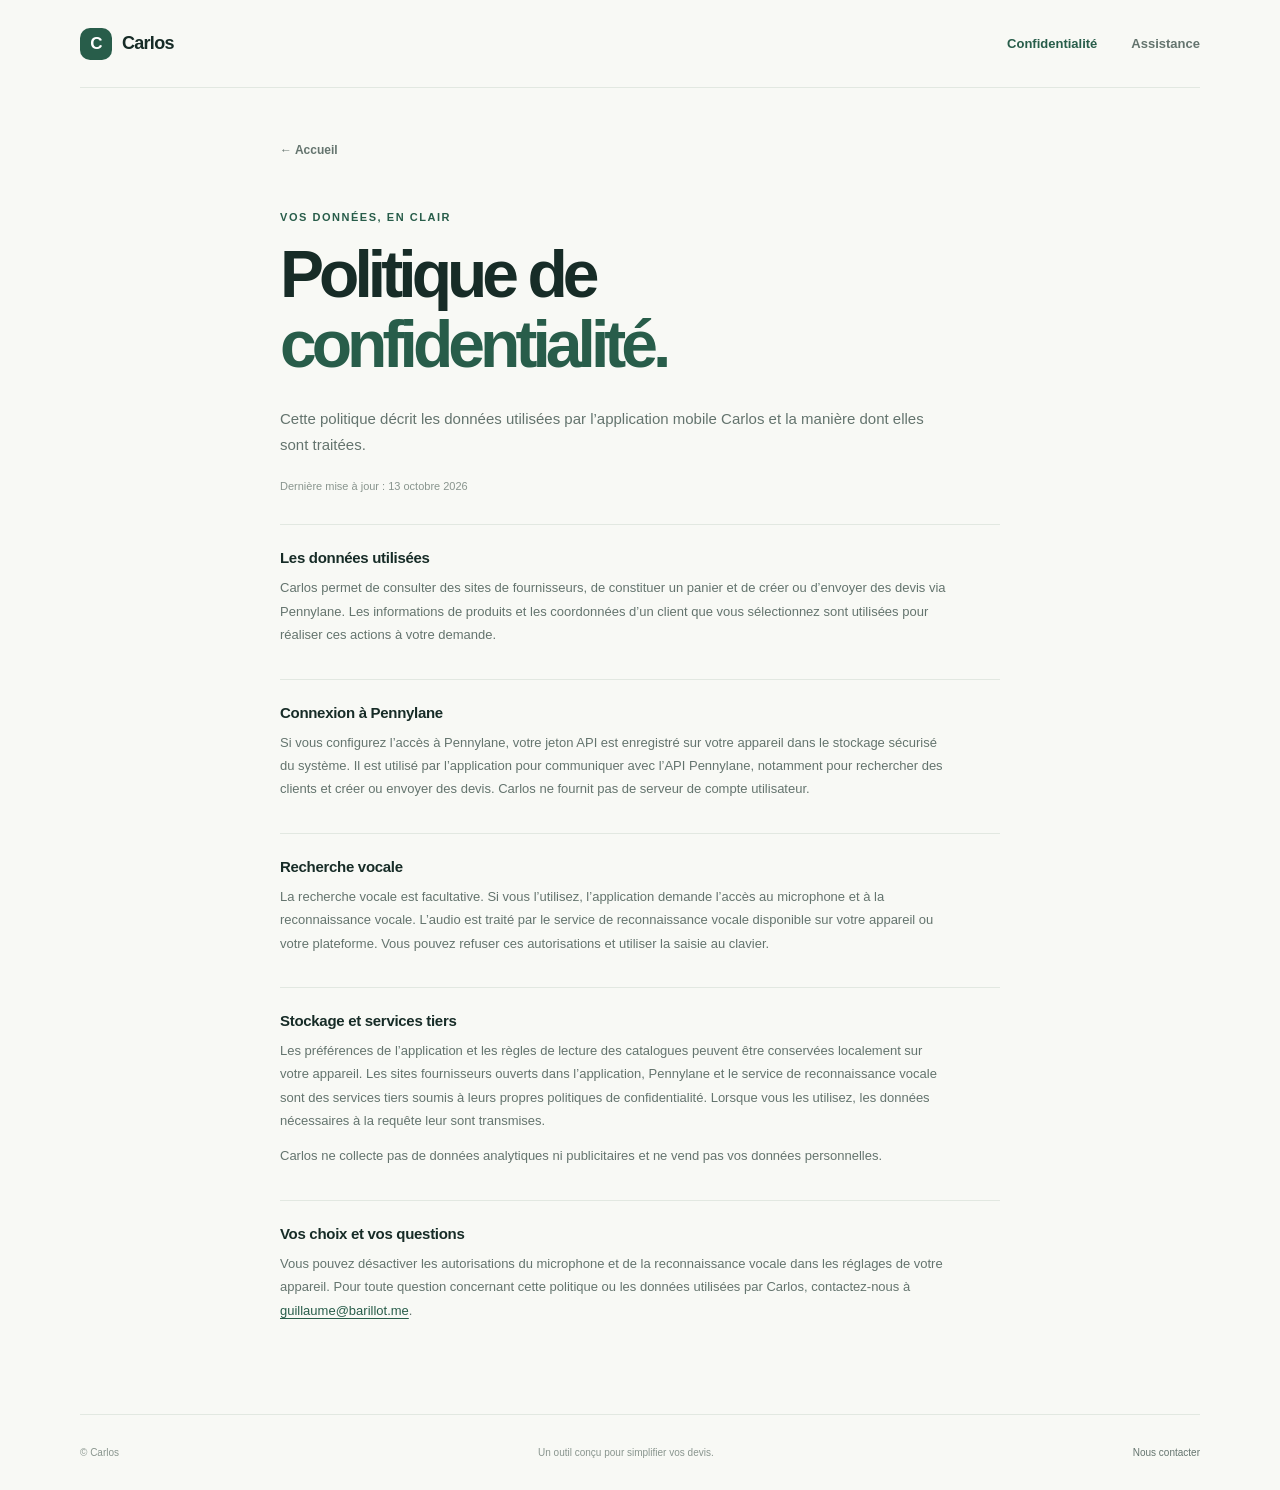
==== privacy-policy/index.html @ d574826a "Initial commit" ====
<!doctype html>
<html lang="fr">
  <head>
    <meta charset="utf-8">
    <meta name="viewport" content="width=device-width, initial-scale=1">
    <meta name="description" content="Politique de confidentialité de l’application Carlos.">
    <title>Politique de confidentialité — Carlos</title>
    <link rel="stylesheet" href="/styles.css">
  </head>
  <body>
    <header class="site-header">
      <a class="brand" href="/" aria-label="Carlos, accueil"><span class="brand-mark">C</span> Carlos</a>
      <nav aria-label="Navigation principale">
        <a href="/privacy-policy" aria-current="page">Confidentialité</a>
        <a href="/support">Assistance</a>
      </nav>
    </header>

    <main class="page-content">
      <a class="back-link" href="/">← Accueil</a>
      <p class="eyebrow">Vos données, en clair</p>
      <h1>Politique de<br><span>confidentialité.</span></h1>
      <p class="intro">Cette politique décrit les données utilisées par l’application mobile Carlos et la manière dont elles sont traitées.</p>
      <p class="updated">Dernière mise à jour : 13 octobre 2026</p>

      <section class="policy-section">
        <h2>Les données utilisées</h2>
        <p>Carlos permet de consulter des sites de fournisseurs, de constituer un panier et de créer ou d’envoyer des devis via Pennylane. Les informations de produits et les coordonnées d’un client que vous sélectionnez sont utilisées pour réaliser ces actions à votre demande.</p>
      </section>
      <section class="policy-section">
        <h2>Connexion à Pennylane</h2>
        <p>Si vous configurez l’accès à Pennylane, votre jeton API est enregistré sur votre appareil dans le stockage sécurisé du système. Il est utilisé par l’application pour communiquer avec l’API Pennylane, notamment pour rechercher des clients et créer ou envoyer des devis. Carlos ne fournit pas de serveur de compte utilisateur.</p>
      </section>
      <section class="policy-section">
        <h2>Recherche vocale</h2>
        <p>La recherche vocale est facultative. Si vous l’utilisez, l’application demande l’accès au microphone et à la reconnaissance vocale. L’audio est traité par le service de reconnaissance vocale disponible sur votre appareil ou votre plateforme. Vous pouvez refuser ces autorisations et utiliser la saisie au clavier.</p>
      </section>
      <section class="policy-section">
        <h2>Stockage et services tiers</h2>
        <p>Les préférences de l’application et les règles de lecture des catalogues peuvent être conservées localement sur votre appareil. Les sites fournisseurs ouverts dans l’application, Pennylane et le service de reconnaissance vocale sont des services tiers soumis à leurs propres politiques de confidentialité. Lorsque vous les utilisez, les données nécessaires à la requête leur sont transmises.</p>
        <p>Carlos ne collecte pas de données analytiques ni publicitaires et ne vend pas vos données personnelles.</p>
      </section>
      <section class="policy-section">
        <h2>Vos choix et vos questions</h2>
        <p>Vous pouvez désactiver les autorisations du microphone et de la reconnaissance vocale dans les réglages de votre appareil. Pour toute question concernant cette politique ou les données utilisées par Carlos, contactez-nous à <a href="mailto:guillaume@barillot.me">guillaume@barillot.me</a>.</p>
      </section>
    </main>

    <footer class="site-footer"><span>© Carlos</span><span>Un outil conçu pour simplifier vos devis.</span><a href="/support">Nous contacter</a></footer>
  </body>
</html>
---- styles.css ----
:root {
  color-scheme: light;
  --ink: #172c27;
  --muted: #64746e;
  --green: #285d4a;
  --green-dark: #1d493a;
  --paper: #f8f9f5;
  --line: #e2e8e1;
  --mint: #e9f0e9;
}

* { box-sizing: border-box; }

html { min-width: 320px; background: var(--paper); }

body {
  min-height: 100vh;
  margin: 0;
  display: flex;
  flex-direction: column;
  color: var(--ink);
  font-family: 'DM Sans', -apple-system, BlinkMacSystemFont, 'Segoe UI', sans-serif;
  -webkit-font-smoothing: antialiased;
}

a { color: var(--green); text-underline-offset: 3px; }
a:hover { color: var(--green-dark); }

.site-header, .site-footer {
  width: min(100% - 64px, 1120px);
  margin-inline: auto;
  display: flex;
  align-items: center;
  justify-content: space-between;
}

.site-header { min-height: 88px; border-bottom: 1px solid var(--line); }
.brand { display: inline-flex; align-items: center; gap: 10px; color: var(--ink); font-weight: 700; font-size: 18px; text-decoration: none; letter-spacing: -.04em; }
.brand-mark { width: 32px; height: 32px; display: grid; place-items: center; background: var(--green); color: white; border-radius: 10px; font-family: 'Manrope', sans-serif; font-weight: 800; font-size: 17px; }
nav { display: flex; align-items: center; gap: 34px; }
nav a { color: var(--muted); text-decoration: none; font-size: 13px; font-weight: 600; }
nav a:hover, nav a[aria-current='page'] { color: var(--green); }

.hero, .page-content { width: min(100% - 48px, 880px); margin-inline: auto; }
.hero { padding-top: clamp(76px, 11vh, 128px); }
.eyebrow { margin: 0 0 22px; color: var(--green); text-transform: uppercase; letter-spacing: .14em; font-size: 11px; font-weight: 700; }
h1 { margin: 0; font-family: 'Manrope', 'DM Sans', sans-serif; font-size: clamp(48px, 8vw, 82px); line-height: 1.06; letter-spacing: -.075em; font-weight: 600; }
h1 span { color: var(--green); }
.intro { max-width: 590px; margin: 26px 0 0; color: var(--muted); font-size: 17px; line-height: 1.75; }
.hero-links { display: flex; align-items: center; gap: 25px; margin-top: 34px; }
.button { min-height: 50px; padding: 0 20px; display: inline-flex; align-items: center; gap: 18px; border-radius: 8px; background: var(--green); color: white; text-decoration: none; font-weight: 600; font-size: 13px; transition: background .15s ease, transform .15s ease; }
.button:hover { color: white; background: var(--green-dark); transform: translateY(-1px); }
.button span { font-size: 17px; }
.text-link { font-size: 12px; font-weight: 600; }
.feature-row { display: grid; grid-template-columns: repeat(3, 1fr); gap: 24px; margin-top: 96px; padding: 27px 0; border-top: 1px solid var(--line); border-bottom: 1px solid var(--line); }
.feature { display: grid; grid-template-columns: 35px 1fr; align-items: center; column-gap: 10px; row-gap: 4px; }
.feature-number { grid-row: span 2; color: #8ca397; font-size: 11px; font-weight: 700; }
.feature strong { font-size: 13px; font-weight: 600; }
.feature > span:last-child { color: var(--muted); font-size: 11px; }

.page-content { max-width: 720px; padding-top: 52px; padding-bottom: 80px; }
.back-link { display: inline-block; margin-bottom: 54px; color: var(--muted); font-size: 12px; font-weight: 600; text-decoration: none; }
.back-link:hover { color: var(--green); }
.page-content .eyebrow { margin-bottom: 17px; }
.page-content h1 { font-size: clamp(43px, 7vw, 66px); }
.page-content .intro { max-width: 650px; font-size: 15px; }
.updated { margin-top: 22px; color: #89958e; font-size: 11px; }
.policy-section { margin-top: 32px; padding-top: 24px; border-top: 1px solid var(--line); }
.policy-section h2 { margin: 0 0 10px; font-size: 15px; font-weight: 700; letter-spacing: -.02em; }
.policy-section p { max-width: 670px; margin: 0 0 12px; color: var(--muted); font-size: 13px; line-height: 1.8; }
.support-content .intro { max-width: 580px; }
.contact-card { position: relative; display: flex; flex-direction: column; gap: 10px; margin-top: 38px; padding: 24px 58px 24px 25px; border: 1px solid var(--line); border-radius: 10px; background: white; text-decoration: none; transition: border-color .15s ease, transform .15s ease; }
.contact-card:hover { border-color: #a9bcae; transform: translateY(-1px); }
.contact-label { color: var(--muted); text-transform: uppercase; letter-spacing: .1em; font-size: 10px; font-weight: 700; }
.contact-card strong { font-size: 17px; font-weight: 600; }
.contact-arrow { position: absolute; top: 50%; right: 24px; color: var(--green); font-size: 20px; transform: translateY(-50%); }
.support-note, .support-policy { max-width: 600px; color: var(--muted); font-size: 12px; line-height: 1.8; }
.support-note { margin-top: 20px; }
.support-policy { margin-top: 26px; }

.site-footer { min-height: 76px; margin-top: auto; border-top: 1px solid var(--line); color: #89958e; font-size: 10px; }
.site-footer a { color: var(--muted); text-decoration: none; }
.site-footer a:hover { color: var(--green); }

@media (max-width: 600px) {
  .site-header, .site-footer { width: calc(100% - 40px); }
  .site-header { min-height: 72px; }
  nav { gap: 17px; }
  nav a { font-size: 11px; }
  .hero, .page-content { width: calc(100% - 40px); }
  .hero { padding-top: 76px; }
  .intro { font-size: 15px; }
  .hero-links { align-items: flex-start; flex-direction: column; gap: 17px; }
  .feature-row { grid-template-columns: 1fr; gap: 19px; margin-top: 65px; }
  .feature { grid-template-columns: 35px 1fr; }
  .page-content { padding-top: 32px; padding-bottom: 56px; }
  .back-link { margin-bottom: 40px; }
  .site-footer { min-height: 68px; gap: 12px; }
  .site-footer span:nth-child(2) { display: none; }
}

@media (prefers-reduced-motion: reduce) {
  *, *::before, *::after { scroll-behavior: auto !important; transition-duration: .01ms !important; }
}
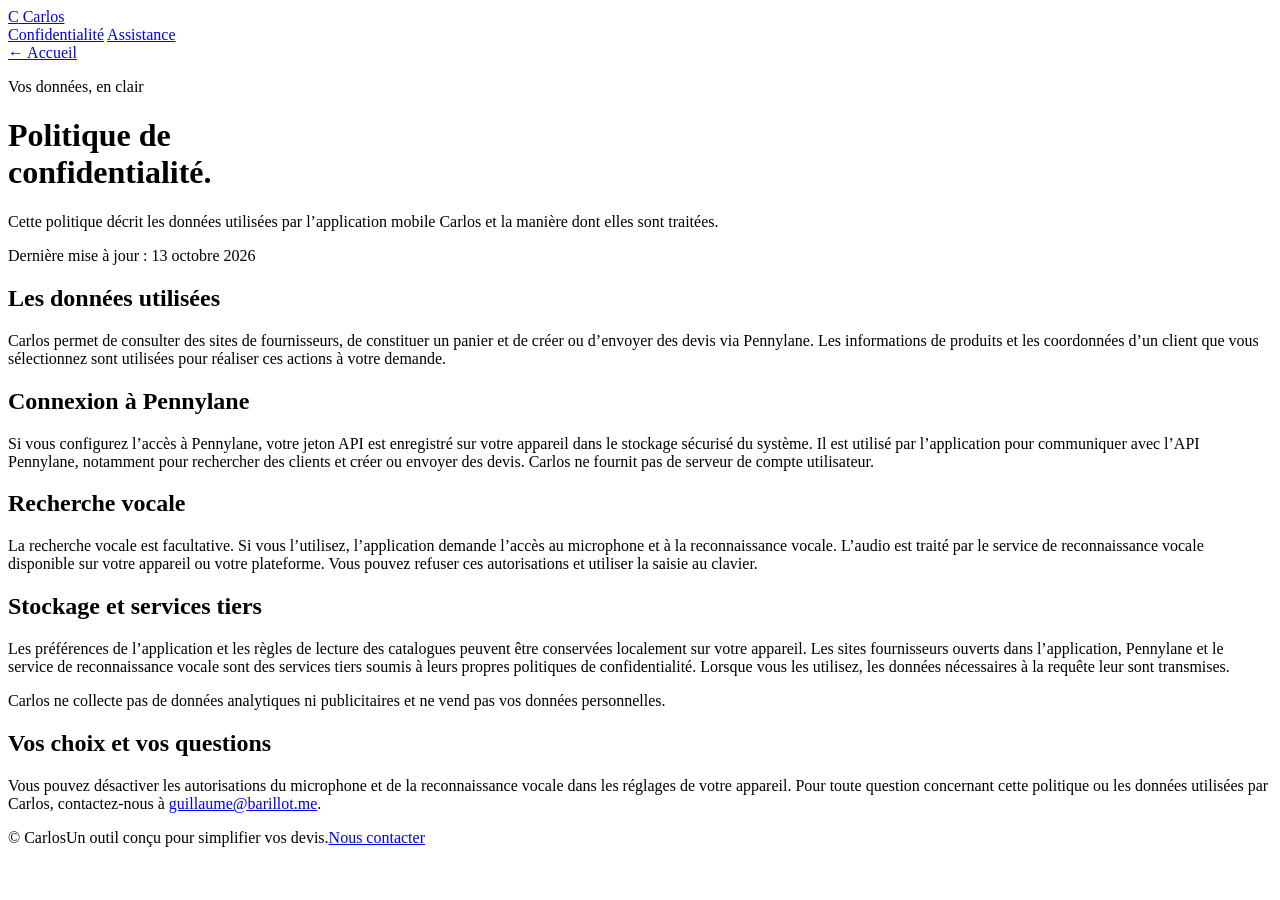
==== commit c0d214ad: "fix 404" ====
--- a/privacy-policy/index.html
+++ b/privacy-policy/index.html
@@ -5,19 +5,19 @@
     <meta name="viewport" content="width=device-width, initial-scale=1">
     <meta name="description" content="Politique de confidentialité de l’application Carlos.">
     <title>Politique de confidentialité — Carlos</title>
-    <link rel="stylesheet" href="/styles.css">
+    <link rel="stylesheet" href="/carlos-website/styles.css">
   </head>
   <body>
     <header class="site-header">
-      <a class="brand" href="/" aria-label="Carlos, accueil"><span class="brand-mark">C</span> Carlos</a>
+      <a class="brand" href="/carlos-website/" aria-label="Carlos, accueil"><span class="brand-mark">C</span> Carlos</a>
       <nav aria-label="Navigation principale">
-        <a href="/privacy-policy" aria-current="page">Confidentialité</a>
-        <a href="/support">Assistance</a>
+        <a href="/carlos-website/privacy-policy" aria-current="page">Confidentialité</a>
+        <a href="/carlos-website/support">Assistance</a>
       </nav>
     </header>
 
     <main class="page-content">
-      <a class="back-link" href="/">← Accueil</a>
+      <a class="back-link" href="/carlos-website/">← Accueil</a>
       <p class="eyebrow">Vos données, en clair</p>
       <h1>Politique de<br><span>confidentialité.</span></h1>
       <p class="intro">Cette politique décrit les données utilisées par l’application mobile Carlos et la manière dont elles sont traitées.</p>
@@ -46,6 +46,6 @@
       </section>
     </main>
 
-    <footer class="site-footer"><span>© Carlos</span><span>Un outil conçu pour simplifier vos devis.</span><a href="/support">Nous contacter</a></footer>
+    <footer class="site-footer"><span>© Carlos</span><span>Un outil conçu pour simplifier vos devis.</span><a href="/carlos-website/support">Nous contacter</a></footer>
   </body>
 </html>
